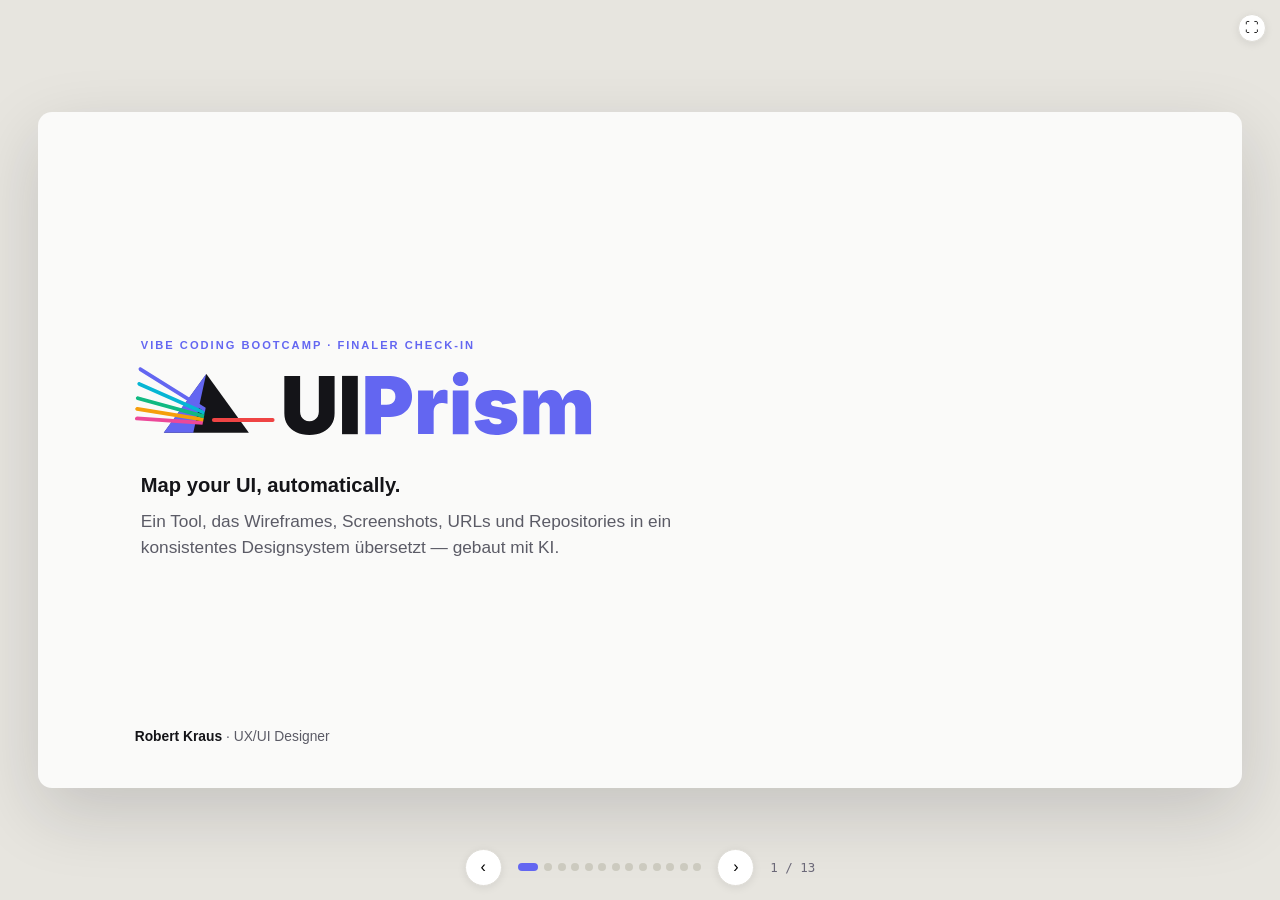
==== deck.html @ 6a0c0733 "Initial commit: UIPrism OnePager, Deck & Brand Guide OnePager (Claude Design redesign), Pitch Deck u" ====
<!DOCTYPE html>
<html lang="de">
<head>
<meta charset="UTF-8">
<meta name="viewport" content="width=device-width, initial-scale=1.0">
<title>UIPrism – Deck (Low-Fi)</title>
<link rel="icon" type="image/svg+xml" href="Brand/UIPrism-Logos/svg/UIPrism-Favicon.svg">
<style>
  :root{
    --bg:#FAFAF9; --ink:#141418; --sub:#5B5B66; --accent:#6366F1;
    --line:#ECEAE6; --darkbg:#0E0E11; --card:#F2F1ED;
  }
  *{box-sizing:border-box;margin:0;padding:0;}
  html,body{height:100%;background:#e7e5df;
    font-family:'Inter','Helvetica Neue',-apple-system,BlinkMacSystemFont,'Segoe UI',Arial,sans-serif;
    color:var(--ink);-webkit-font-smoothing:antialiased;}
  .viewport{width:100vw;height:100vh;display:flex;align-items:center;justify-content:center;overflow:hidden;}
  .slide{
    display:none;flex-direction:column;justify-content:center;
    width:min(94vw,167vh);aspect-ratio:16/9;background:var(--bg);
    border-radius:14px;box-shadow:0 24px 70px rgba(20,20,28,.16);
    padding:7% 8%;position:relative;
    font-size:clamp(12px,1.5vw,26px);
  }
  .slide.active{display:flex;}
  .slide.dark{background:var(--darkbg);color:#fff;}
  .slide.dark .sub{color:#B9B9C4;}
  .slide.dark .kicker{color:#A9A2FF;}
  .slide.dark .beleg{color:#77737f;}

  .kicker{font-size:0.58em;letter-spacing:2px;text-transform:uppercase;
    color:var(--accent);font-weight:700;margin-bottom:1.1em;}
  h1{font-size:2.05em;line-height:1.1;font-weight:800;letter-spacing:-0.02em;
    max-width:17em;margin-bottom:0.7em;}
  .sub{font-size:0.9em;line-height:1.5;color:var(--sub);max-width:31em;font-weight:400;}
  .beleg{font-size:0.66em;line-height:1.45;color:#9A968C;max-width:31em;margin-top:1em;font-style:italic;}
  .foot{position:absolute;left:8%;bottom:6.5%;font-size:0.72em;color:var(--sub);}
  .foot b{color:var(--ink);font-weight:700;}
  .slide.dark .foot b{color:#fff;}

  #s0 h1{font-size:3.4em;margin-bottom:0.5em;}

  .intro-row{display:flex;align-items:center;gap:1.4em;}
  .avatar{width:4.4em;height:4.4em;border-radius:50%;object-fit:cover;flex-shrink:0;}

  .visual{margin-top:1.4em;border:1.5px dashed #CFCcC4;border-radius:12px;
    background:var(--card);color:#9A968C;font-size:0.72em;
    padding:1.6em;display:flex;align-items:center;justify-content:center;
    text-align:center;min-height:5.5em;max-width:34em;}

  .flow{display:flex;align-items:center;gap:1em;margin-top:1.5em;flex-wrap:wrap;}
  .chip{background:#fff;border:1px solid var(--line);border-radius:10px;
    padding:0.7em 1.05em;font-size:0.72em;font-weight:700;box-shadow:0 3px 10px rgba(0,0,0,.04);}
  .chip.acc{background:var(--accent);color:#fff;border-color:var(--accent);}
  .arrow{color:#C7C4BC;font-size:1.1em;font-weight:700;}

  .result{margin-top:1.3em;display:flex;gap:2.2em;flex-wrap:wrap;}
  .result .yes{color:#16A34A;font-weight:700;font-size:0.9em;}
  .result .no{color:#DC2626;font-weight:700;font-size:0.9em;}

  .qs{margin-top:1.2em;max-width:32em;}
  .qs .q{font-size:0.86em;color:var(--sub);margin-bottom:0.55em;line-height:1.45;}
  .qs .q b{color:var(--ink);}
  .links{display:flex;gap:0.7em;flex-wrap:wrap;margin-top:1.6em;}
  .link{font-size:0.7em;font-weight:700;padding:0.55em 0.95em;border:1px solid var(--line);
    border-radius:999px;color:var(--sub);text-decoration:none;background:#fff;}
  .link.active{color:var(--accent);border-color:var(--accent);}

  .chrome{position:fixed;left:0;right:0;bottom:0;display:flex;align-items:center;
    justify-content:center;gap:1em;padding:0.9em 0;z-index:50;}
  .navbtn{background:#fff;border:1px solid #DedCd6;width:2.3em;height:2.3em;border-radius:50%;
    font-size:1em;cursor:pointer;display:flex;align-items:center;justify-content:center;
    box-shadow:0 2px 8px rgba(0,0,0,.08);}
  .navbtn:hover{background:#f0eee9;}
  .dots{display:flex;gap:0.35em;flex-wrap:wrap;max-width:44vw;justify-content:center;}
  .dot{width:0.5em;height:0.5em;border-radius:50%;background:#CccabF;cursor:pointer;}
  .dot.active{background:var(--accent);width:1.3em;border-radius:4px;}
  .counter{font-size:0.78em;color:#6b6878;min-width:3.4em;text-align:center;font-family:ui-monospace,monospace;}
  .fsbtn{position:fixed;top:1em;right:1em;background:#fff;border:1px solid #DedCd6;width:2.1em;height:2.1em;
    border-radius:50%;cursor:pointer;z-index:60;font-size:0.85em;box-shadow:0 2px 8px rgba(0,0,0,.08);}

  /* feines Branding auf dunklen Slides */
  .brandmark{position:absolute;top:6.5%;right:7%;height:1.9em;width:auto;opacity:.9;}
  /* echter App-Screenshot */
  .shot{margin-top:1.3em;max-width:34em;width:100%;border-radius:10px;
    border:1px solid var(--line);box-shadow:0 12px 34px rgba(20,20,28,.14);display:block;}
  .shot-cap{font-size:0.6em;color:#9A968C;margin-top:0.6em;font-style:italic;}
  /* Hero-Visual (Fragment-Labyrinth) */
  .hero-svg{margin-top:1.15em;max-width:35em;width:100%;}
  .hero-svg svg{width:100%;height:auto;display:block;}
  .hero-cap{font-size:0.6em;color:#9A968C;margin-top:0.55em;font-style:italic;}
  /* Zwei-Screenshot-Galerie */
  .shots{margin-top:1.15em;display:flex;gap:0.8em;max-width:36em;width:100%;}
  .shots figure{flex:1;margin:0;}
  .shots img{width:100%;height:auto;border-radius:8px;border:1px solid var(--line);
    box-shadow:0 10px 28px rgba(20,20,28,.13);display:block;}
  .shots figcaption{font-size:0.56em;color:#9A968C;margin-top:0.45em;font-style:italic;text-align:center;}
</style>
</head>
<body>
<div class="viewport">

  <!-- 0 TITLE -->
  <div class="slide active" data-menu="Titel">
    <div class="kicker">Vibe Coding Bootcamp · Finaler Check-In</div>
    <img src="Brand/UIPrism-Logos/svg/UIPrism-Logo-Primary.svg" alt="UIPrism" style="width:min(64%,460px);height:auto;display:block;margin:0.1em 0 0.5em -6px;">
    <div class="sub" style="font-size:1.05em;color:var(--ink);font-weight:600;">Map your UI, automatically.</div>
    <div class="sub" style="margin-top:0.5em;">Ein Tool, das Wireframes, Screenshots, URLs und Repositories in ein konsistentes Designsystem übersetzt — gebaut mit KI.</div>
    <div class="foot"><b>Robert Kraus</b> · UX/UI Designer</div>
  </div>

  <!-- 1 VORSTELLUNG -->
  <div class="slide" data-menu="Vorstellung">
    <div class="kicker">00 · Vorstellung</div>
    <div class="intro-row">
      <img class="avatar" src="robbie-portrait.jpg" alt="Robert Kraus">
      <div>
        <h1 style="margin-bottom:0.35em;">Designer. Kein Coder.</h1>
        <div class="sub">Senior UX/UI Designer &amp; UX Design Consultant. SaaS, Cloud-Services, Automotive, Medical Devices, Web. Kann Code oberflächlich lesen, aber nicht schreiben.</div>
      </div>
    </div>
  </div>

  <!-- 2 AUSGANGSLAGE: PROMPT + POST-ITS -->
  <div class="slide" data-menu="Ausgangslage · Prompt & Post-its">
    <div class="kicker">01 · Ausgangslage</div>
    <h1>Software aus dem Prompt — zusammengehalten von Post-its.</h1>
    <div class="sub">KI-generierte Dashboard-Entwürfe, mit Post-its erklärt und ohne Designsystem gebaut — jede Seite sah anders aus.</div>
  </div>

  <!-- 3 WILDWUCHS -->
  <div class="slide" data-menu="Ausgangslage · Wildwuchs">
    <div class="kicker">01 · Ausgangslage</div>
    <h1>Aus Tempo wird ein Fragment-Labyrinth.</h1>
    <div class="sub">Man startet mit einer kleinen Vision — und Feature um Feature bleibt haften, bis ein Gebäude entsteht, in dem sich niemand mehr zurechtfindet. Kein System, keine Konsistenz.</div>
    <div class="hero-svg">
      <svg viewBox="0 0 720 214" xmlns="http://www.w3.org/2000/svg" role="img" aria-label="Fragment-Labyrinth: mismatched UI-Fragmente türmen sich zu einem unübersichtlichen Klumpen.">
        <!-- Labyrinth-Silhouette (Gebäude) hinter dem Klumpen -->
        <g fill="none" stroke="#EAE8E2" stroke-width="2">
          <rect x="356" y="34" width="300" height="150" rx="10"/>
          <rect x="382" y="58" width="248" height="102" rx="8"/>
          <rect x="408" y="82" width="196" height="54" rx="6"/>
          <path d="M356 109 H408 M604 109 H656 M506 34 V58 M506 136 V184"/>
        </g>
        <!-- „Vision"-Pfad, der sich im Klumpen verliert -->
        <path d="M150 118 C214 118 226 156 300 156 C340 156 360 140 388 132"
              fill="none" stroke="#CFCCC4" stroke-width="2" stroke-dasharray="5 6" stroke-linecap="round"/>

        <!-- Tile-Helfer: Rechteck + Header-Bar + 2 Zeilen -->
        <!-- A · die kleine, saubere Vision (aufrecht, links) -->
        <g transform="translate(24,60)">
          <rect width="120" height="94" rx="9" fill="#FFFFFF" stroke="#E0DED7" stroke-width="1.5"/>
          <rect x="12" y="13" width="70" height="9" rx="4" fill="#6366F1"/>
          <rect x="12" y="34" width="96" height="6" rx="3" fill="#E8E6DF"/>
          <rect x="12" y="48" width="80" height="6" rx="3" fill="#E8E6DF"/>
          <rect x="12" y="62" width="88" height="6" rx="3" fill="#E8E6DF"/>
        </g>
        <!-- B -->
        <g transform="translate(252,38) rotate(-9)">
          <rect width="122" height="92" rx="9" fill="#FFFFFF" stroke="#E0DED7" stroke-width="1.5"/>
          <rect x="12" y="13" width="66" height="9" rx="4" fill="#06B6D4"/>
          <rect x="12" y="34" width="94" height="6" rx="3" fill="#E8E6DF"/>
          <rect x="12" y="48" width="72" height="6" rx="3" fill="#E8E6DF"/>
        </g>
        <!-- C -->
        <g transform="translate(320,104) rotate(12)">
          <rect width="106" height="80" rx="9" fill="#F4F3EF" stroke="#E0DED7" stroke-width="1.5"/>
          <rect x="11" y="12" width="58" height="9" rx="4" fill="#F59E0B"/>
          <rect x="11" y="32" width="82" height="6" rx="3" fill="#E8E6DF"/>
          <rect x="11" y="45" width="64" height="6" rx="3" fill="#E8E6DF"/>
        </g>
        <!-- D -->
        <g transform="translate(408,30) rotate(6)">
          <rect width="128" height="98" rx="9" fill="#FFFFFF" stroke="#E0DED7" stroke-width="1.5"/>
          <rect x="13" y="14" width="74" height="9" rx="4" fill="#E3E1DA"/>
          <rect x="13" y="36" width="100" height="6" rx="3" fill="#E8E6DF"/>
          <rect x="13" y="50" width="84" height="6" rx="3" fill="#E8E6DF"/>
          <rect x="13" y="64" width="92" height="6" rx="3" fill="#E8E6DF"/>
        </g>
        <!-- E -->
        <g transform="translate(474,86) rotate(-15)">
          <rect width="104" height="82" rx="9" fill="#FFFFFF" stroke="#E0DED7" stroke-width="1.5"/>
          <rect x="11" y="12" width="56" height="9" rx="4" fill="#10B981"/>
          <rect x="11" y="33" width="80" height="6" rx="3" fill="#E8E6DF"/>
          <rect x="11" y="47" width="60" height="6" rx="3" fill="#E8E6DF"/>
        </g>
        <!-- F -->
        <g transform="translate(548,44) rotate(17)">
          <rect width="116" height="90" rx="9" fill="#F4F3EF" stroke="#E0DED7" stroke-width="1.5"/>
          <rect x="12" y="13" width="62" height="9" rx="4" fill="#EC4899"/>
          <rect x="12" y="34" width="90" height="6" rx="3" fill="#E8E6DF"/>
          <rect x="12" y="48" width="70" height="6" rx="3" fill="#E8E6DF"/>
        </g>
        <!-- G · kleines Fragment, das oben aufliegt -->
        <g transform="translate(360,132) rotate(-7)">
          <rect width="84" height="60" rx="8" fill="#FFFFFF" stroke="#E0DED7" stroke-width="1.5"/>
          <rect x="10" y="11" width="46" height="8" rx="4" fill="#6366F1"/>
          <rect x="10" y="29" width="62" height="5" rx="2.5" fill="#E8E6DF"/>
        </g>
      </svg>
    </div>
    <div class="hero-cap">Aus einer kleinen Vision (links) wird ein Klumpen mismatched Fragmente — kein System, keine Konsistenz.</div>
  </div>

  <!-- 4 AUSLÖSER (dark) -->
  <div class="slide dark" data-menu="Der Auslöser">
    <img class="brandmark" src="Brand/UIPrism-Logos/svg/UIPrism-Mark-White.svg" alt="UIPrism">
    <div class="kicker">02 · Der Auslöser</div>
    <h1>„In 3 Monaten macht das die KI."</h1>
    <div class="sub">Die Ansage der Geschäftsführung: 50 Entwicklerstellen, Designer und Coder bald überflüssig — Features promptet man selbst. Datenschutz und Sicherheit? Für die GF ein Randthema.</div>
  </div>

  <!-- 5 REAKTION -->
  <div class="slide" data-menu="Die Reaktion">
    <div class="kicker">03 · Die Reaktion</div>
    <h1>Aufräumen bei laufendem Betrieb.</h1>
    <div class="sub">Zwei Aufgaben zugleich: fünf Jahre Wildwuchs bändigen und den KI-Input auf ein konsistentes Designsystem bringen. Daraus wurde UIPrism.</div>
  </div>

  <!-- 6 IDEE -->
  <div class="slide" data-menu="Die Idee">
    <div class="kicker">04 · Die Idee</div>
    <h1>Wireframe rein — konsistentes Design raus.</h1>
    <div class="sub">Liest Screenshots, Wireframes und Repositories, nutzt das Repo als Single Source of Truth und synct nach Figma.</div>
    <div class="flow">
      <span class="chip">Screenshot · Wireframe · Repo</span>
      <span class="arrow">→</span>
      <span class="chip acc">UIPrism</span>
      <span class="arrow">→</span>
      <span class="chip">Figma-Designsystem</span>
    </div>
    <div class="shots">
      <figure>
        <img src="Screenshots/uiprism-app-dashboard-crop.jpg" alt="UIPrism – Dashboard-Ansicht des Live-Prototyps">
        <figcaption>Dashboard: Quellen einlesen &amp; verwalten</figcaption>
      </figure>
      <figure>
        <img src="Screenshots/uiprism-app-tokens-crop.jpg" alt="UIPrism – automatisch extrahierte Design-Tokens (Farben, Typografie)">
        <figcaption>Tokens: Farbe, Typo &amp; Spacing automatisch extrahiert</figcaption>
      </figure>
    </div>
    <div class="shot-cap" style="margin-top:0.6em;">Live-Prototyp: von der eingelesenen Quelle zum konsistenten Token-Set.</div>
  </div>

  <!-- 7 HYPOTHESE -->
  <div class="slide" data-menu="Hypothese & Ergebnis">
    <div class="kicker">05 · Hypothese & Ergebnis</div>
    <h1>Die Wette: ohne eine Zeile Code baubar.</h1>
    <div class="result">
      <div><span class="yes">Als Prototyp — ja.</span></div>
      <div><span class="no">Als wartbares Produkt — nein.</span></div>
    </div>
    <div class="sub" style="margin-top:1.2em;">Mein Denkwandel: Es lag nicht an der Idee, sondern an der Übergabe an mich. Mit KI entsteht schnell Beeindruckendes — aber ohne Code-Verständnis bleibt es fremdgesteuert.</div>
  </div>

  <!-- 8 JOURNEY 1/2 -->
  <div class="slide" data-menu="Journey · Was ich weggelassen habe">
    <div class="kicker">06 · Die Journey (1/2)</div>
    <h1>Kein Terminal. Alles über die KI.</h1>
    <div class="sub">Bewusst weggelassen, was mich überfordert — Terminal und klassische Dev-Tools. Stattdessen alles über Claude &amp; Claude Code, per MCP an Miro, GitHub und Figma angebunden. Automatisiert, was ging.</div>
  </div>

  <!-- 9 JOURNEY 2/2 -->
  <div class="slide" data-menu="Journey · Der Preis">
    <div class="kicker">06 · Die Journey (2/2)</div>
    <h1>Alles automatisiert — der Preis ist Blindflug.</h1>
    <div class="sub">Der Entwicklungsprozess liegt komplett bei der KI, ich greife kaum ein. Schnelle Ergebnisse, aber intransparent: unzählige Iterationen, unklare Fehler — und mein eigener Lernfaktor bleibt gering. Genau daher meine Unruhe.</div>
  </div>

  <!-- 9 THESE (dark) -->
  <div class="slide dark" data-menu="★ These: Bauen mit KI">
    <img class="brandmark" src="Brand/UIPrism-Logos/svg/UIPrism-Mark-White.svg" alt="UIPrism">
    <div class="kicker">07 · Bauen mit KI · ★ Herzstück</div>
    <h1>Chat ist das falsche Interface für Designer.</h1>
    <div class="sub">Design-Denken ist visuell und geht in die Breite — Wireframes, Pläne, zunehmende Detailtiefe. Ein Textchat erzwingt eine lineare Abfolge. Genau da liegt der Bruch.</div>
    <div class="beleg">Damit nicht allein: Amelia Wattenberger (GitHub Next) &amp; Nielsen Norman Group argumentieren dasselbe. Es geht um Interface-Passung — nicht darum, dass KI für Designer „unmöglich" wäre.</div>
  </div>

  <!-- 10 VISION -->
  <div class="slide" data-menu="Vision & Next Steps">
    <div class="kicker">08 · Vision & Next Steps</div>
    <h1>Die Idee trägt. Die Umsetzung braucht Code-Tiefe.</h1>
    <div class="sub">Nächster Schritt evtl. Übergabe an Entwickler-Hand; Weg: klein testen → Open Source → bottom-up → Enterprise.</div>
  </div>

  <!-- 11 Q&A -->
  <div class="slide" data-menu="Q&A">
    <div class="kicker">Q&A</div>
    <h1>Fragen?</h1>
    <div class="qs">
      <div class="q"><b>1.</b> Wie erlebt ihr das Gefühl, dass die KI schneller baut, als ihr folgen könnt?</div>
      <div class="q"><b>2.</b> Würdet ihr ein KI-Projekt je an jemanden mit Code-Skills abgeben — oder nie aus der Hand?</div>
    </div>
    <div class="links">
      <a class="link" data-link="live" href="#" target="_blank">Live</a>
      <a class="link" data-link="repo" href="#" target="_blank">Repo</a>
      <a class="link" data-link="onepager" href="#" target="_blank">One-Pager</a>
      <a class="link" data-link="linkedin" href="#" target="_blank">LinkedIn</a>
    </div>
    <div class="foot">Danke fürs Zuhören.</div>
  </div>

</div>

<button class="fsbtn" id="fsBtn" title="Vollbild">⛶</button>
<div class="chrome">
  <button class="navbtn" id="prevBtn">‹</button>
  <div class="dots" id="dots"></div>
  <button class="navbtn" id="nextBtn">›</button>
  <span class="counter" id="counter"></span>
</div>

<script>
  const LINKS = {
    live: "https://designbridge-production.up.railway.app/",
    repo: "https://github.com/robbiekraus/designbridge",
    onepager: "https://uiprism.netlify.app",
    linkedin: "https://www.linkedin.com/in/robert-kraus-uxuidesign/"
  };
  const slides = Array.from(document.querySelectorAll('.slide'));
  let idx = 0;
  function applyLinks(){
    document.querySelectorAll('[data-link]').forEach(el=>{
      const url = LINKS[el.getAttribute('data-link')];
      if(url){ el.href=url; el.classList.add('active'); }
      else { el.removeAttribute('href'); el.style.opacity=.45; }
    });
  }
  function build(){
    const d=document.getElementById('dots');
    slides.forEach((s,i)=>{
      const dot=document.createElement('div');dot.className='dot';
      dot.addEventListener('click',()=>show(i));d.appendChild(dot);
    });
  }
  function show(i){
    idx=Math.max(0,Math.min(slides.length-1,i));
    slides.forEach((s,j)=>s.classList.toggle('active',j===idx));
    document.querySelectorAll('.dot').forEach((d,j)=>d.classList.toggle('active',j===idx));
    document.getElementById('counter').textContent=(idx+1)+' / '+slides.length;
  }
  document.getElementById('prevBtn').addEventListener('click',()=>show(idx-1));
  document.getElementById('nextBtn').addEventListener('click',()=>show(idx+1));
  document.getElementById('fsBtn').addEventListener('click',()=>{
    if(!document.fullscreenElement) document.documentElement.requestFullscreen();
    else document.exitFullscreen();
  });
  document.addEventListener('keydown',e=>{
    if(['ArrowRight',' ','PageDown'].includes(e.key)) show(idx+1);
    else if(['ArrowLeft','PageUp'].includes(e.key)) show(idx-1);
  });
  build();applyLinks();show(0);
</script>
</body>
</html>
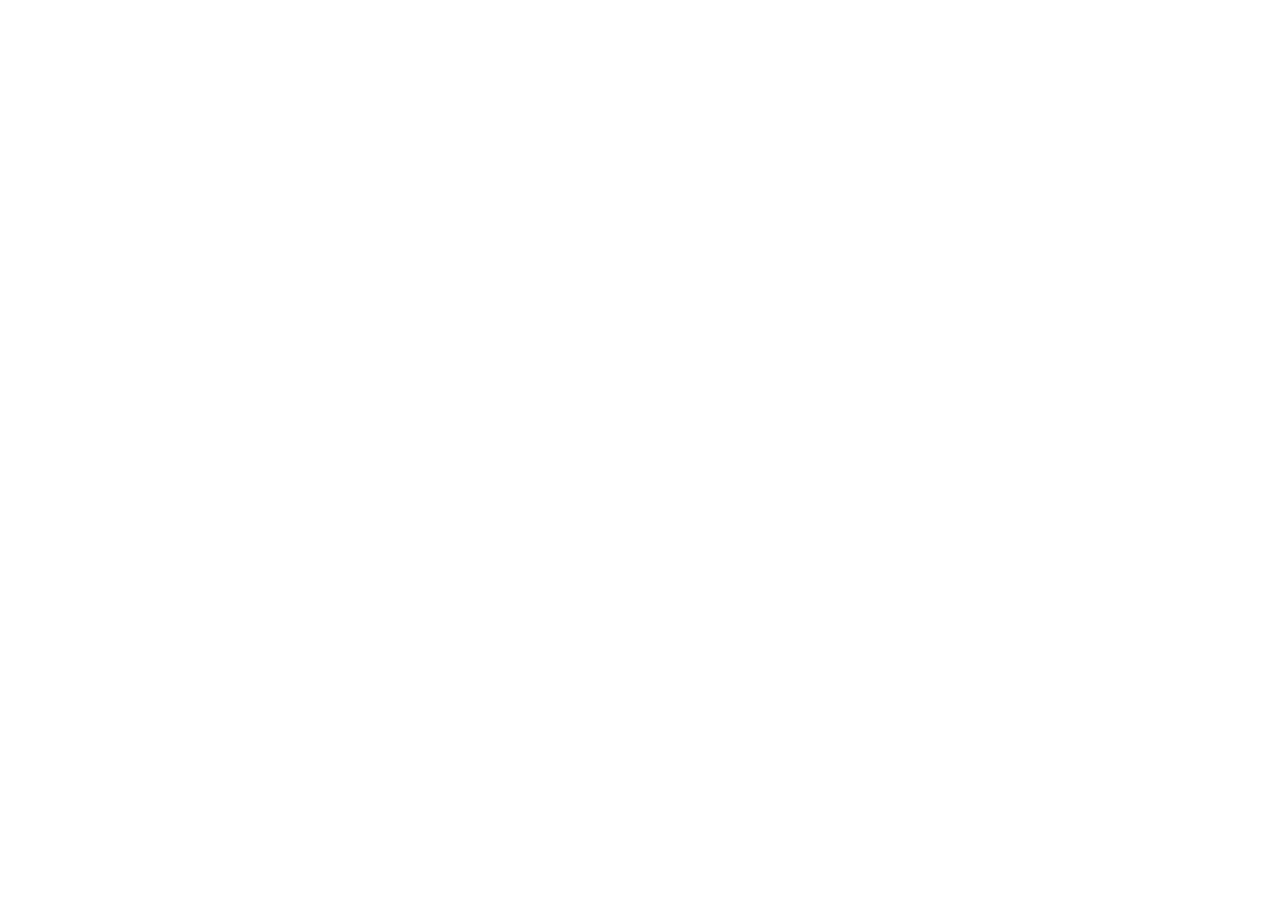
==== commit e03cff27: "Replace pitch deck with "Bauen im Blindflug" Imports the finished 10-slide deck from the Claude Desi" ====
--- a/deck.html
+++ b/deck.html
@@ -1,355 +1,354 @@
 <!DOCTYPE html>
-<html lang="de">
+<html>
 <head>
-<meta charset="UTF-8">
-<meta name="viewport" content="width=device-width, initial-scale=1.0">
-<title>UIPrism – Deck (Low-Fi)</title>
-<link rel="icon" type="image/svg+xml" href="Brand/UIPrism-Logos/svg/UIPrism-Favicon.svg">
-<style>
-  :root{
-    --bg:#FAFAF9; --ink:#141418; --sub:#5B5B66; --accent:#6366F1;
-    --line:#ECEAE6; --darkbg:#0E0E11; --card:#F2F1ED;
-  }
-  *{box-sizing:border-box;margin:0;padding:0;}
-  html,body{height:100%;background:#e7e5df;
-    font-family:'Inter','Helvetica Neue',-apple-system,BlinkMacSystemFont,'Segoe UI',Arial,sans-serif;
-    color:var(--ink);-webkit-font-smoothing:antialiased;}
-  .viewport{width:100vw;height:100vh;display:flex;align-items:center;justify-content:center;overflow:hidden;}
-  .slide{
-    display:none;flex-direction:column;justify-content:center;
-    width:min(94vw,167vh);aspect-ratio:16/9;background:var(--bg);
-    border-radius:14px;box-shadow:0 24px 70px rgba(20,20,28,.16);
-    padding:7% 8%;position:relative;
-    font-size:clamp(12px,1.5vw,26px);
-  }
-  .slide.active{display:flex;}
-  .slide.dark{background:var(--darkbg);color:#fff;}
-  .slide.dark .sub{color:#B9B9C4;}
-  .slide.dark .kicker{color:#A9A2FF;}
-  .slide.dark .beleg{color:#77737f;}
-
-  .kicker{font-size:0.58em;letter-spacing:2px;text-transform:uppercase;
-    color:var(--accent);font-weight:700;margin-bottom:1.1em;}
-  h1{font-size:2.05em;line-height:1.1;font-weight:800;letter-spacing:-0.02em;
-    max-width:17em;margin-bottom:0.7em;}
-  .sub{font-size:0.9em;line-height:1.5;color:var(--sub);max-width:31em;font-weight:400;}
-  .beleg{font-size:0.66em;line-height:1.45;color:#9A968C;max-width:31em;margin-top:1em;font-style:italic;}
-  .foot{position:absolute;left:8%;bottom:6.5%;font-size:0.72em;color:var(--sub);}
-  .foot b{color:var(--ink);font-weight:700;}
-  .slide.dark .foot b{color:#fff;}
-
-  #s0 h1{font-size:3.4em;margin-bottom:0.5em;}
-
-  .intro-row{display:flex;align-items:center;gap:1.4em;}
-  .avatar{width:4.4em;height:4.4em;border-radius:50%;object-fit:cover;flex-shrink:0;}
-
-  .visual{margin-top:1.4em;border:1.5px dashed #CFCcC4;border-radius:12px;
-    background:var(--card);color:#9A968C;font-size:0.72em;
-    padding:1.6em;display:flex;align-items:center;justify-content:center;
-    text-align:center;min-height:5.5em;max-width:34em;}
-
-  .flow{display:flex;align-items:center;gap:1em;margin-top:1.5em;flex-wrap:wrap;}
-  .chip{background:#fff;border:1px solid var(--line);border-radius:10px;
-    padding:0.7em 1.05em;font-size:0.72em;font-weight:700;box-shadow:0 3px 10px rgba(0,0,0,.04);}
-  .chip.acc{background:var(--accent);color:#fff;border-color:var(--accent);}
-  .arrow{color:#C7C4BC;font-size:1.1em;font-weight:700;}
-
-  .result{margin-top:1.3em;display:flex;gap:2.2em;flex-wrap:wrap;}
-  .result .yes{color:#16A34A;font-weight:700;font-size:0.9em;}
-  .result .no{color:#DC2626;font-weight:700;font-size:0.9em;}
-
-  .qs{margin-top:1.2em;max-width:32em;}
-  .qs .q{font-size:0.86em;color:var(--sub);margin-bottom:0.55em;line-height:1.45;}
-  .qs .q b{color:var(--ink);}
-  .links{display:flex;gap:0.7em;flex-wrap:wrap;margin-top:1.6em;}
-  .link{font-size:0.7em;font-weight:700;padding:0.55em 0.95em;border:1px solid var(--line);
-    border-radius:999px;color:var(--sub);text-decoration:none;background:#fff;}
-  .link.active{color:var(--accent);border-color:var(--accent);}
-
-  .chrome{position:fixed;left:0;right:0;bottom:0;display:flex;align-items:center;
-    justify-content:center;gap:1em;padding:0.9em 0;z-index:50;}
-  .navbtn{background:#fff;border:1px solid #DedCd6;width:2.3em;height:2.3em;border-radius:50%;
-    font-size:1em;cursor:pointer;display:flex;align-items:center;justify-content:center;
-    box-shadow:0 2px 8px rgba(0,0,0,.08);}
-  .navbtn:hover{background:#f0eee9;}
-  .dots{display:flex;gap:0.35em;flex-wrap:wrap;max-width:44vw;justify-content:center;}
-  .dot{width:0.5em;height:0.5em;border-radius:50%;background:#CccabF;cursor:pointer;}
-  .dot.active{background:var(--accent);width:1.3em;border-radius:4px;}
-  .counter{font-size:0.78em;color:#6b6878;min-width:3.4em;text-align:center;font-family:ui-monospace,monospace;}
-  .fsbtn{position:fixed;top:1em;right:1em;background:#fff;border:1px solid #DedCd6;width:2.1em;height:2.1em;
-    border-radius:50%;cursor:pointer;z-index:60;font-size:0.85em;box-shadow:0 2px 8px rgba(0,0,0,.08);}
-
-  /* feines Branding auf dunklen Slides */
-  .brandmark{position:absolute;top:6.5%;right:7%;height:1.9em;width:auto;opacity:.9;}
-  /* echter App-Screenshot */
-  .shot{margin-top:1.3em;max-width:34em;width:100%;border-radius:10px;
-    border:1px solid var(--line);box-shadow:0 12px 34px rgba(20,20,28,.14);display:block;}
-  .shot-cap{font-size:0.6em;color:#9A968C;margin-top:0.6em;font-style:italic;}
-  /* Hero-Visual (Fragment-Labyrinth) */
-  .hero-svg{margin-top:1.15em;max-width:35em;width:100%;}
-  .hero-svg svg{width:100%;height:auto;display:block;}
-  .hero-cap{font-size:0.6em;color:#9A968C;margin-top:0.55em;font-style:italic;}
-  /* Zwei-Screenshot-Galerie */
-  .shots{margin-top:1.15em;display:flex;gap:0.8em;max-width:36em;width:100%;}
-  .shots figure{flex:1;margin:0;}
-  .shots img{width:100%;height:auto;border-radius:8px;border:1px solid var(--line);
-    box-shadow:0 10px 28px rgba(20,20,28,.13);display:block;}
-  .shots figcaption{font-size:0.56em;color:#9A968C;margin-top:0.45em;font-style:italic;text-align:center;}
-</style>
+<meta charset="utf-8">
+<meta name="viewport" content="width=device-width, initial-scale=1">
+<script src="./support.js"></script>
 </head>
 <body>
-<div class="viewport">
-
-  <!-- 0 TITLE -->
-  <div class="slide active" data-menu="Titel">
-    <div class="kicker">Vibe Coding Bootcamp · Finaler Check-In</div>
-    <img src="Brand/UIPrism-Logos/svg/UIPrism-Logo-Primary.svg" alt="UIPrism" style="width:min(64%,460px);height:auto;display:block;margin:0.1em 0 0.5em -6px;">
-    <div class="sub" style="font-size:1.05em;color:var(--ink);font-weight:600;">Map your UI, automatically.</div>
-    <div class="sub" style="margin-top:0.5em;">Ein Tool, das Wireframes, Screenshots, URLs und Repositories in ein konsistentes Designsystem übersetzt — gebaut mit KI.</div>
-    <div class="foot"><b>Robert Kraus</b> · UX/UI Designer</div>
-  </div>
-
-  <!-- 1 VORSTELLUNG -->
-  <div class="slide" data-menu="Vorstellung">
-    <div class="kicker">00 · Vorstellung</div>
-    <div class="intro-row">
-      <img class="avatar" src="robbie-portrait.jpg" alt="Robert Kraus">
-      <div>
-        <h1 style="margin-bottom:0.35em;">Designer. Kein Coder.</h1>
-        <div class="sub">Senior UX/UI Designer &amp; UX Design Consultant. SaaS, Cloud-Services, Automotive, Medical Devices, Web. Kann Code oberflächlich lesen, aber nicht schreiben.</div>
-      </div>
-    </div>
-  </div>
-
-  <!-- 2 AUSGANGSLAGE: PROMPT + POST-ITS -->
-  <div class="slide" data-menu="Ausgangslage · Prompt & Post-its">
-    <div class="kicker">01 · Ausgangslage</div>
-    <h1>Software aus dem Prompt — zusammengehalten von Post-its.</h1>
-    <div class="sub">KI-generierte Dashboard-Entwürfe, mit Post-its erklärt und ohne Designsystem gebaut — jede Seite sah anders aus.</div>
-  </div>
-
-  <!-- 3 WILDWUCHS -->
-  <div class="slide" data-menu="Ausgangslage · Wildwuchs">
-    <div class="kicker">01 · Ausgangslage</div>
-    <h1>Aus Tempo wird ein Fragment-Labyrinth.</h1>
-    <div class="sub">Man startet mit einer kleinen Vision — und Feature um Feature bleibt haften, bis ein Gebäude entsteht, in dem sich niemand mehr zurechtfindet. Kein System, keine Konsistenz.</div>
-    <div class="hero-svg">
-      <svg viewBox="0 0 720 214" xmlns="http://www.w3.org/2000/svg" role="img" aria-label="Fragment-Labyrinth: mismatched UI-Fragmente türmen sich zu einem unübersichtlichen Klumpen.">
-        <!-- Labyrinth-Silhouette (Gebäude) hinter dem Klumpen -->
-        <g fill="none" stroke="#EAE8E2" stroke-width="2">
-          <rect x="356" y="34" width="300" height="150" rx="10"/>
-          <rect x="382" y="58" width="248" height="102" rx="8"/>
-          <rect x="408" y="82" width="196" height="54" rx="6"/>
-          <path d="M356 109 H408 M604 109 H656 M506 34 V58 M506 136 V184"/>
-        </g>
-        <!-- „Vision"-Pfad, der sich im Klumpen verliert -->
-        <path d="M150 118 C214 118 226 156 300 156 C340 156 360 140 388 132"
-              fill="none" stroke="#CFCCC4" stroke-width="2" stroke-dasharray="5 6" stroke-linecap="round"/>
-
-        <!-- Tile-Helfer: Rechteck + Header-Bar + 2 Zeilen -->
-        <!-- A · die kleine, saubere Vision (aufrecht, links) -->
-        <g transform="translate(24,60)">
-          <rect width="120" height="94" rx="9" fill="#FFFFFF" stroke="#E0DED7" stroke-width="1.5"/>
-          <rect x="12" y="13" width="70" height="9" rx="4" fill="#6366F1"/>
-          <rect x="12" y="34" width="96" height="6" rx="3" fill="#E8E6DF"/>
-          <rect x="12" y="48" width="80" height="6" rx="3" fill="#E8E6DF"/>
-          <rect x="12" y="62" width="88" height="6" rx="3" fill="#E8E6DF"/>
-        </g>
-        <!-- B -->
-        <g transform="translate(252,38) rotate(-9)">
-          <rect width="122" height="92" rx="9" fill="#FFFFFF" stroke="#E0DED7" stroke-width="1.5"/>
-          <rect x="12" y="13" width="66" height="9" rx="4" fill="#06B6D4"/>
-          <rect x="12" y="34" width="94" height="6" rx="3" fill="#E8E6DF"/>
-          <rect x="12" y="48" width="72" height="6" rx="3" fill="#E8E6DF"/>
-        </g>
-        <!-- C -->
-        <g transform="translate(320,104) rotate(12)">
-          <rect width="106" height="80" rx="9" fill="#F4F3EF" stroke="#E0DED7" stroke-width="1.5"/>
-          <rect x="11" y="12" width="58" height="9" rx="4" fill="#F59E0B"/>
-          <rect x="11" y="32" width="82" height="6" rx="3" fill="#E8E6DF"/>
-          <rect x="11" y="45" width="64" height="6" rx="3" fill="#E8E6DF"/>
-        </g>
-        <!-- D -->
-        <g transform="translate(408,30) rotate(6)">
-          <rect width="128" height="98" rx="9" fill="#FFFFFF" stroke="#E0DED7" stroke-width="1.5"/>
-          <rect x="13" y="14" width="74" height="9" rx="4" fill="#E3E1DA"/>
-          <rect x="13" y="36" width="100" height="6" rx="3" fill="#E8E6DF"/>
-          <rect x="13" y="50" width="84" height="6" rx="3" fill="#E8E6DF"/>
-          <rect x="13" y="64" width="92" height="6" rx="3" fill="#E8E6DF"/>
-        </g>
-        <!-- E -->
-        <g transform="translate(474,86) rotate(-15)">
-          <rect width="104" height="82" rx="9" fill="#FFFFFF" stroke="#E0DED7" stroke-width="1.5"/>
-          <rect x="11" y="12" width="56" height="9" rx="4" fill="#10B981"/>
-          <rect x="11" y="33" width="80" height="6" rx="3" fill="#E8E6DF"/>
-          <rect x="11" y="47" width="60" height="6" rx="3" fill="#E8E6DF"/>
-        </g>
-        <!-- F -->
-        <g transform="translate(548,44) rotate(17)">
-          <rect width="116" height="90" rx="9" fill="#F4F3EF" stroke="#E0DED7" stroke-width="1.5"/>
-          <rect x="12" y="13" width="62" height="9" rx="4" fill="#EC4899"/>
-          <rect x="12" y="34" width="90" height="6" rx="3" fill="#E8E6DF"/>
-          <rect x="12" y="48" width="70" height="6" rx="3" fill="#E8E6DF"/>
-        </g>
-        <!-- G · kleines Fragment, das oben aufliegt -->
-        <g transform="translate(360,132) rotate(-7)">
-          <rect width="84" height="60" rx="8" fill="#FFFFFF" stroke="#E0DED7" stroke-width="1.5"/>
-          <rect x="10" y="11" width="46" height="8" rx="4" fill="#6366F1"/>
-          <rect x="10" y="29" width="62" height="5" rx="2.5" fill="#E8E6DF"/>
-        </g>
+<x-dc>
+<helmet>
+<meta name="theme-color" content="#6366F1">
+<link rel="preconnect" href="https://fonts.googleapis.com">
+<link rel="preconnect" href="https://fonts.gstatic.com" crossorigin="">
+<link href="https://fonts.googleapis.com/css2?family=Inter:wght@400;600;700;800&amp;display=swap" rel="stylesheet">
+<script src="./image-slot.js"></script>
+<style>
+  body{margin:0;font-family:'Inter','Helvetica Neue',-apple-system,BlinkMacSystemFont,'Segoe UI',Arial,sans-serif;-webkit-font-smoothing:antialiased;font-feature-settings:"ss01","cv05"}
+  a{color:#4A3AD1;text-decoration:none}
+  a:hover{color:#6366F1}
+  @keyframes deckRise{from{opacity:0;transform:translateY(32px)}to{opacity:1;transform:none}}
+  @keyframes deckPunch{0%{opacity:0;transform:translateY(40px) scale(.9)}60%{opacity:1;transform:translateY(-5px) scale(1.03)}100%{opacity:1;transform:none}}
+  @keyframes deckDraw{from{stroke-dashoffset:var(--len,600)}to{stroke-dashoffset:0}}
+  @keyframes deckPop{0%{opacity:0;transform:scale(0)}70%{opacity:1;transform:scale(1.35)}100%{opacity:1;transform:scale(1)}}
+  @keyframes deckStrike{from{width:0}to{width:calc(100% + .08em)}}
+  deck-stage section[data-deck-active] h1,
+  deck-stage section[data-deck-active] h2{animation:deckRise .6s cubic-bezier(.2,.7,.3,1) both}
+  deck-stage section[data-deck-active] p{animation:deckRise .6s .18s cubic-bezier(.2,.7,.3,1) both}
+  deck-stage section[data-deck-active] svg,
+  deck-stage section[data-deck-active] img{animation:deckRise .6s .32s cubic-bezier(.2,.7,.3,1) both}
+  deck-stage section[data-deck-active] [data-punch]{animation:deckPunch .7s .1s cubic-bezier(.2,.7,.3,1) both}
+  deck-stage section[data-deck-active] [data-anim="stagger"]>*{animation:deckRise .55s cubic-bezier(.2,.7,.3,1) both}
+  deck-stage section[data-deck-active] [data-anim="stagger"]>*:nth-child(1){animation-delay:.3s}
+  deck-stage section[data-deck-active] [data-anim="stagger"]>*:nth-child(2){animation-delay:.5s}
+  deck-stage section[data-deck-active] [data-anim="stagger"]>*:nth-child(3){animation-delay:.7s}
+  deck-stage section[data-deck-active] [data-anim="stagger"]>*:nth-child(4){animation-delay:.9s}
+  deck-stage section[data-deck-active] [data-anim="stagger"]>*:nth-child(5){animation-delay:1.1s}
+  deck-stage section[data-deck-active] [data-anim="stagger"]>*:nth-child(6){animation-delay:1.3s}
+  deck-stage section[data-deck-active] [data-anim="stagger"]>*:nth-child(7){animation-delay:1.5s}
+  deck-stage section[data-deck-active] [data-draw]{stroke-dasharray:var(--len,600);animation:deckDraw 1.1s .45s ease both}
+  [data-pop]{transform-box:fill-box;transform-origin:center}
+  deck-stage section[data-deck-active] [data-pop]{animation:deckPop .45s both}
+  deck-stage section[data-deck-active] [data-pop]:nth-of-type(1){animation-delay:.65s}
+  deck-stage section[data-deck-active] [data-pop]:nth-of-type(2){animation-delay:.8s}
+  deck-stage section[data-deck-active] [data-pop]:nth-of-type(3){animation-delay:.95s}
+  deck-stage section[data-deck-active] [data-pop]:nth-of-type(4){animation-delay:1.1s}
+  deck-stage section[data-deck-active] [data-pop]:nth-of-type(5){animation-delay:1.25s}
+  [data-strike]{position:relative;display:inline-block;color:#9A9A93}
+  [data-strike]::after{content:"";position:absolute;left:-.04em;top:52%;height:.055em;background:#6366F1;border-radius:2px;width:calc(100% + .08em)}
+  deck-stage section[data-deck-active] [data-strike]::after{animation:deckStrike .8s 1.1s cubic-bezier(.2,.7,.3,1) both}
+  @media print{deck-stage section *{animation:none!important}deck-stage section [data-strike]::after{width:calc(100% + .08em)!important}}
+</style>
+</helmet>
+<x-import component-from-global-scope="deck-stage" from="./deck-stage.js" width="1920" height="1080" hint-size="100%,100%" data-uneditable="">
+
+<section data-label="Titel" data-speaker-notes="0:45 — Leserichtung ist die Kausalkette: links die Behauptung, rechts meine Antwort darauf. Zuerst Zitat vorlesen, Pause. Dann: „Diese Ansage war der Auslöser — ich wollte wissen, ob sie stimmt.“ Erst danach Name, Rolle, ein Satz Branchen." style="display:grid;grid-template-columns:1fr 1fr">
+  <div style="background:#6366F1;color:#FFFFFF;padding:70px 86px 54px;display:flex;flex-direction:column;justify-content:space-between">
+    <span style="font-size:13px;font-weight:600;letter-spacing:.16em;text-transform:uppercase;color:#CBCDFC">Der Auslöser</span>
+    <div style="flex:1 1 auto;min-height:0;display:flex;flex-direction:column;justify-content:flex-start;padding-top:150px;gap:24px">
+      <p data-punch="" style="font-weight:800;letter-spacing:-0.032em;line-height:1.04;font-size:58px;margin:0">„In 3 Monaten<br>macht das die KI.“</p>
+      <p style="font-size:23px;line-height:1.5;color:#DDDEFE;max-width:34em">Die Ansage: Features promptet man künftig selbst.<br>Designer und Entwickler seien bald überflüssig.</p>
+    </div>
+    <div style="flex:none;display:flex;justify-content:space-between;align-items:center;border-top:1px solid rgba(255,255,255,.22);padding-top:19px;margin-top:26px;font-size:13px;color:#CBCDFC">
+      <span>Behauptung, die ich nicht glauben wollte</span><span style="font-variant-numeric:tabular-nums">1</span>
+    </div>
+  </div>
+  <div style="background:#FBFBF9;color:#141418;padding:70px 86px 54px;display:flex;flex-direction:column;justify-content:space-between">
+    <span style="font-size:13px;font-weight:600;letter-spacing:.16em;text-transform:uppercase;color:#9A9A93">Also habe ich es ausprobiert</span>
+    <div style="flex:1 1 auto;min-height:0;display:flex;flex-direction:column;justify-content:flex-start;padding-top:150px;gap:24px">
+      <h2 data-punch="" style="font-weight:800;letter-spacing:-0.03em;line-height:1.04;font-size:58px;margin:0">Bauen<br>im Blindflug</h2>
+      <p style="font-size:23px;line-height:1.5;color:#6B6B64;max-width:34em">Fünf Wochen lang habe ich ein echtes Tool gebaut — ohne Terminal, ohne eine Zeile eigenen Code. Wie weit kommt ein Designer, wenn die KI alles baut?</p>
+    </div>
+    <div style="flex:none;display:flex;justify-content:space-between;align-items:center;border-top:1px solid #E8E6E0;padding-top:19px;margin-top:26px;font-size:13px;color:#9A9A93">
+      <span>Robert Kraus · Senior UX/UI Designer</span><span style="font-weight:600;letter-spacing:.16em;text-transform:uppercase;color:#4A3AD1">UIPrism</span>
+    </div>
+  </div>
+</section>
+
+<section data-label="Der Handel" data-speaker-notes="0:55 — Die drei Zahlen einzeln benennen, langsam. „Slave to the machine“ darf hier fallen — trocken, nicht als Klage. Das ist der Rahmen für alles Folgende." style="background:#FBFBF9;color:#141418;padding:70px 134px 54px;display:flex;flex-direction:column">
+  <div style="display:flex;justify-content:space-between;align-items:baseline;flex:none">
+    <span style="font-size:13px;font-weight:600;letter-spacing:.16em;text-transform:uppercase;color:#9A9A93">01 · Der Handel</span>
+    <span style="font-size:13px;font-weight:600;letter-spacing:.16em;text-transform:uppercase;color:#4A3AD1">UIPrism</span>
+  </div>
+  <div style="flex:1 1 auto;min-height:0;display:flex;flex-direction:column;justify-content:center;gap:26px">
+    <div style="display:flex;justify-content:space-between;align-items:center;gap:65px">
+      <h1 style="font-weight:800;letter-spacing:-0.032em;line-height:1.02;font-size:80px;margin:0">Ich habe die Kontrolle<br>abgegeben.</h1>
+      <div style="display:flex;flex-direction:column;align-items:center;gap:26px;flex:none;margin-right:110px">
+        <img src="./robbie-portrait-ms4seq60-o2qd.jpg" alt="Robert Kraus" style="width:240px;height:240px;border-radius:50%;object-fit:cover;display:block">
+        <p style="font-size:16px;line-height:1.4;color:#6B6B64;text-align:center;margin:0;max-width:260px">Versteht oberflächlich HTML,<br>JavaScript, JSON &amp; CSS —<br>kann sie aber nicht schreiben.</p>
+      </div>
+    </div>
+    <p style="font-size:23px;line-height:1.5;color:#6B6B64;max-width:34em">Nicht aus Versehen, sondern als Entscheidung. Alles über die KI, kein Terminal, keine Dev-Tools. Was ich dafür bekommen habe, war Tempo. Was ich dafür bezahlt habe, ist der Rest dieses Vortrags.</p>
+    <div data-anim="stagger" style="display:flex;gap:65px;flex-wrap:wrap">
+      <div><p style="font-weight:800;letter-spacing:-0.03em;line-height:.95;font-size:62px;color:#6366F1;margin:0">100+</p><p style="font-size:16px;line-height:1.35;color:#6B6B64;margin:8px 0 0">Freigaben für Dinge,<br>die ich nicht verstand</p></div>
+      <div><p style="font-weight:800;letter-spacing:-0.03em;line-height:.95;font-size:62px;margin:0">12–20</p><p style="font-size:16px;line-height:1.35;color:#6B6B64;margin:8px 0 0">Testruns von Hand,<br>bis ich aufgegeben habe</p></div>
+      <div><p style="font-weight:800;letter-spacing:-0.03em;line-height:.95;font-size:62px;margin:0">0</p><p style="font-size:16px;line-height:1.35;color:#6B6B64;margin:8px 0 0">Zeilen Code,<br>selbst geschrieben</p></div>
+    </div>
+  </div>
+  <div style="flex:none;display:flex;justify-content:space-between;align-items:center;border-top:1px solid #E8E6E0;padding-top:19px;margin-top:26px;font-size:13px;color:#9A9A93">
+    <span>Bauen im Blindflug</span><span style="font-variant-numeric:tabular-nums">2</span>
+  </div>
+</section>
+
+<section data-label="Der Fall" data-speaker-notes="0:40 — Foto sprechen lassen. „Jede Seite sah anders aus.“ Nicht werten, nur zeigen. Letzter Satz ist die Testbedingung, keine Entschuldigung." style="background:#FBFBF9;color:#141418;padding:70px 134px 54px;display:flex;flex-direction:column">
+  <div style="display:flex;justify-content:space-between;align-items:baseline;flex:none">
+    <span style="font-size:13px;font-weight:600;letter-spacing:.16em;text-transform:uppercase;color:#9A9A93">02 · Der Fall</span>
+    <span style="font-size:13px;font-weight:600;letter-spacing:.16em;text-transform:uppercase;color:#4A3AD1">UIPrism</span>
+  </div>
+  <div style="display:grid;grid-template-columns:.9fr 1.1fr;gap:65px;align-items:center;flex:1 1 auto;min-height:0">
+    <div>
+      <h2 style="font-weight:800;letter-spacing:-0.03em;line-height:1.04;font-size:56px;margin:0">Jahrelanger Wildwuchs, kein System.</h2>
+      <p style="font-size:23px;line-height:1.5;color:#6B6B64;max-width:34em;margin:26px 0 0">Eine gewachsene SaaS-Software, in der jedes Feature seine eigene Handschrift trägt. Anforderungen gingen immer direkt von Chefetage und Kunden ins Development — ohne Design dazwischen, ohne System. Aufräumen soll das jetzt das Design.</p>
+    </div>
+    <div style="display:flex;align-items:center;justify-content:center">
+
+    <img src="./firefly_viel-weniger-notiztettel-fliegen-ms4txfhb-skch.png" alt="firefly_viel-weniger-notiztettel-fliegen" style="width:100%;max-height:820px;height:auto;object-fit:contain;display:block"></div>
+  </div>
+  <div style="flex:none;display:flex;justify-content:space-between;align-items:center;border-top:1px solid #E8E6E0;padding-top:19px;margin-top:26px;font-size:13px;color:#9A9A93">
+    <span>Bauen im Blindflug</span><span style="font-variant-numeric:tabular-nums">3</span>
+  </div>
+</section>
+
+<section data-label="Das Produkt" data-speaker-notes="0:55 — Video läuft, nicht beschreiben was man sieht. Stattdessen: warum „Repo als Quelle“ die eigentliche Entscheidung war. Kurz halten — das Produkt ist nicht die Pointe." style="background:#6366F1;color:#FFFFFF;padding:70px 134px 54px;display:flex;flex-direction:column">
+  <div style="display:flex;justify-content:space-between;align-items:baseline;flex:none">
+    <span style="font-size:13px;font-weight:600;letter-spacing:.16em;text-transform:uppercase;color:#CBCDFC">03 · Was entstanden ist</span>
+    <span style="font-size:13px;font-weight:600;letter-spacing:.16em;text-transform:uppercase;color:#CBCDFC">UIPrism</span>
+  </div>
+  <div style="display:grid;grid-template-columns:.82fr 1.18fr;gap:65px;align-items:center;flex:1 1 auto;min-height:0">
+    <div>
+      <h2 style="font-weight:800;letter-spacing:-0.03em;line-height:1.04;font-size:48px;margin:0">Screenshot rein,<br>Designsystem raus.</h2>
+      <p style="font-size:23px;line-height:1.5;color:#DDDEFE;max-width:34em;margin:24px 0 0">Neun Farben, fünf Schriftstile, drei Abstände — automatisch extrahiert und nach Figma gesynct. Das Repo ist die Quelle, nicht die Figma-Datei.</p>
+      <div data-anim="stagger" style="margin-top:44px;display:grid;grid-template-columns:auto auto auto auto auto;align-items:center;width:max-content">
+        <div style="border:1px solid rgba(255,255,255,.35);border-radius:10px;padding:14px 24px;font-weight:700;font-size:20px;color:#FFFFFF">Quelle/Img/URL/Repo</div>
+        <svg width="64" height="20" viewBox="0 0 64 20" fill="none" style="display:block">
+          <path d="M2 10 L 56 10" stroke="#CBCDFC" stroke-width="2"></path>
+          <path d="M50 4 L 60 10 L 50 16" stroke="#CBCDFC" stroke-width="2" fill="none"></path>
+        </svg>
+        <div style="background:#FFFFFF;color:#4A3AD1;border-radius:10px;padding:14px 24px;font-weight:800;font-size:20px;letter-spacing:.04em">UIPrism</div>
+        <svg width="96" height="130" viewBox="0 0 96 130" fill="none" style="display:block">
+          <path d="M4 65 C 40 65, 48 30, 84 30" stroke="#CBCDFC" stroke-width="2"></path>
+          <path d="M4 65 C 40 65, 48 100, 84 100" stroke="#CBCDFC" stroke-width="2"></path>
+          <path d="M78 24 L 88 30 L 78 36" stroke="#CBCDFC" stroke-width="2" fill="none"></path>
+          <path d="M78 94 L 88 100 L 78 106" stroke="#CBCDFC" stroke-width="2" fill="none"></path>
+        </svg>
+        <div style="display:flex;flex-direction:column;gap:22px">
+          <div style="border:1px solid rgba(255,255,255,.35);border-radius:10px;padding:14px 24px;font-weight:700;font-size:20px;color:#FFFFFF">Figma</div>
+          <div style="border:1px solid rgba(255,255,255,.35);border-radius:10px;padding:14px 24px;font-weight:700;font-size:20px;color:#FFFFFF">Storybook</div>
+        </div>
+      </div>
+    </div>
+    <div style="border-radius:12px;overflow:hidden;background:#fff;box-shadow:0 18px 44px rgba(28,26,74,.30)">
+      <div style="background:#F4F3EF;padding:10px 17px;display:flex;gap:6px;border-bottom:1px solid #E3E1DB;line-height:0">
+        <i style="width:9px;height:9px;border-radius:50%;background:#D6D4CD;display:block"></i>
+        <i style="width:9px;height:9px;border-radius:50%;background:#D6D4CD;display:block"></i>
+        <i style="width:9px;height:9px;border-radius:50%;background:#D6D4CD;display:block"></i>
+      </div>
+      <div style="position:relative;aspect-ratio:16/9;background:#EEEDE7">
+        <p style="position:absolute;inset:0;display:flex;align-items:center;justify-content:center;text-align:center;margin:0;font-family:ui-monospace,'SF Mono',Menlo,monospace;font-size:18px;line-height:1.6;color:#9A9A93;padding:40px">Demo-Video hier —<br>Datei „uiprism-demo-loop.mp4" ins Projekt laden</p>
+        <video src="./uploads/UIPrism_Ablauf_720p.mp4" autoplay="" muted="" loop="" playsinline="" style="position:absolute;inset:0;width:100%;height:100%;object-fit:cover;display:block"></video>
+      </div>
+    </div>
+  </div>
+  <div style="flex:none;display:flex;justify-content:space-between;align-items:center;border-top:1px solid rgba(255,255,255,.22);padding-top:19px;margin-top:26px;font-size:13px;color:#CBCDFC">
+    <span>Für Designer in gewachsenen Produkten, die den Code nicht anfassen können</span><span style="font-variant-numeric:tabular-nums">4</span>
+  </div>
+</section>
+
+<section data-label="Tempo vs. Kontrolle" data-speaker-notes="1:05 — Der Kern-Slide der Bilanz. Links vollständig loben, ohne Einschränkung — sonst wirkt rechts wie eine Ausrede. Dann Seite wechseln, Tempo raus." style="display: grid; grid-template-columns: 1fr 1fr; position: relative">
+  <div style="background:#6366F1;color:#FFFFFF;padding:70px 86px 54px;display:flex;flex-direction:column;justify-content:space-between">
+    <span style="font-size:13px;font-weight:600;letter-spacing:.16em;text-transform:uppercase;color:#CBCDFC">Gekauft</span>
+    <div>
+      <div style="display:flex;align-items:center;justify-content:space-between;gap:40px">
+        <p data-punch="" style="font-weight:800;letter-spacing:-0.035em;line-height:.94;font-size:124px;margin:0">Tempo</p>
+        <img data-punch="" src="./icon-tempolimit-v3.svg" alt="Tempolimit aufgehoben" style="width:150px;height:auto;display:block;flex:none">
+      </div>
+      <p style="font-size:23px;line-height:1.5;color:#DDDEFE;max-width:34em;margin:44px 0 0">Vom leeren Ordner zum laufenden Prototyp in fünf Wochen. Deploys, Repo, Figma-Sync — von der KI eingerichtet, während ich zusah.</p>
+    </div>
+    <div style="flex:none;display:flex;justify-content:space-between;align-items:center;border-top:1px solid rgba(255,255,255,.22);padding-top:19px;margin-top:26px;font-size:13px;color:#CBCDFC">
+      <span>Das ist real und nicht zu relativieren</span><span style="font-variant-numeric:tabular-nums">5</span>
+    </div>
+  </div>
+  <div style="background:#FBFBF9;color:#141418;padding:70px 86px 54px;display:flex;flex-direction:column;justify-content:space-between">
+    <span style="font-size:13px;font-weight:600;letter-spacing:.16em;text-transform:uppercase;color:#9A9A93">Bezahlt</span>
+    <div>
+      <div style="display:flex;align-items:center;justify-content:space-between;gap:40px">
+        <p data-punch="" style="font-weight:800;letter-spacing:-0.035em;line-height:.94;font-size:124px;margin:0">Kontrolle</p>
+        <img data-punch="" src="./icon-blindflug-v3.svg" alt="Blindflug" style="width:150px;height:auto;display:block;flex:none">
+      </div>
+      <p style="font-size:23px;line-height:1.5;color:#6B6B64;max-width:34em;margin:44px 0 0">Freigaben für Begriffe, die mir nichts sagten. Fehler ohne nachvollziehbare Ursache. Prozesse beobachtet, die ich nicht verstehe — außer „panta rhei“. Kein Wissen, das bei mir hängen bleibt.</p>
+    </div>
+    <div style="flex:none;display:flex;justify-content:space-between;align-items:center;border-top:1px solid #E8E6E0;padding-top:19px;margin-top:26px;font-size:13px;color:#9A9A93">
+      <span>Software ja, Kompetenz nein</span><span style="font-weight:600;letter-spacing:.16em;text-transform:uppercase;color:#4A3AD1">UIPrism</span>
+    </div>
+  </div>
+</section>
+
+<section data-label="Drei Entscheidungen" data-speaker-notes="1:10 — Die drei Entscheidungen sind eine Bewegung in drei Schritten: erst Kontext, dann Prüfung, dann Kontrolle. Jede war rational. Zusammen ergeben sie den Blindflug." style="background:#FBFBF9;color:#141418;padding:70px 134px 54px;display:flex;flex-direction:column">
+  <div style="display:flex;justify-content:space-between;align-items:baseline;flex:none">
+    <span style="font-size:13px;font-weight:600;letter-spacing:.16em;text-transform:uppercase;color:#9A9A93">04 · Wie ich dahin kam</span>
+    <span style="font-size:13px;font-weight:600;letter-spacing:.16em;text-transform:uppercase;color:#4A3AD1">UIPrism</span>
+  </div>
+  <div style="flex:1 1 auto;min-height:0;display:flex;flex-direction:column;justify-content:center;gap:26px">
+    <h2 style="font-weight:800;letter-spacing:-0.03em;line-height:1.04;font-size:56px;margin:0">Drei Entscheidungen — <span style="color:#6366F1">jede eine Abgabe.</span></h2>
+    <div data-anim="stagger" style="display:flex;flex-direction:column;margin-top:40px">
+      <div style="display:grid;grid-template-columns:auto 1fr;gap:31px;align-items:baseline;padding:23px 0">
+        <span style="font-weight:800;font-size:22px;color:#6366F1;font-variant-numeric:tabular-nums;letter-spacing:-.02em">01</span>
+        <p style="font-size:21px;line-height:1.4;margin:0"><b style="font-weight:700">Sessions geschnitten, Kontext an die KI delegiert.</b> <span style="color:#6B6B64">Bei ~30 % Rest schreibt sie ihr eigenes Übergabedokument. Die nächste Session startet darauf.</span></p>
+      </div>
+      <div style="display:grid;grid-template-columns:auto 1fr;gap:31px;align-items:baseline;padding:23px 0;border-top:1px solid #E8E6E0">
+        <span style="font-weight:800;font-size:22px;color:#6366F1;font-variant-numeric:tabular-nums;letter-spacing:-.02em">02</span>
+        <p style="font-size:21px;line-height:1.4;margin:0"><b style="font-weight:700">Das Testen abgegeben.</b> <span style="color:#6B6B64">Nach 12–20 Handruns durch den Figma-Loop: „Du hast den MCP — teste selbst.“ Ab da verlässt der Mensch die Schleife.</span></p>
+      </div>
+      <div style="display:grid;grid-template-columns:auto 1fr;gap:31px;align-items:baseline;padding:23px 0;border-top:1px solid #E8E6E0">
+        <span style="font-weight:800;font-size:22px;color:#6366F1;font-variant-numeric:tabular-nums;letter-spacing:-.02em">03</span>
+        <p style="font-size:21px;line-height:1.4;margin:0"><b style="font-weight:700">Auf Auto gestellt.</b> <span style="color:#6B6B64">Aufgehört, Freigaben zu prüfen. Von da an war der Prozess schnell und für mich vollständig blind.</span></p>
+      </div>
+    </div>
+  </div>
+  <div style="flex:none;display:flex;justify-content:space-between;align-items:center;border-top:1px solid #E8E6E0;padding-top:19px;margin-top:26px;font-size:13px;color:#9A9A93">
+    <span>Bauen im Blindflug</span><span style="font-variant-numeric:tabular-nums">6</span>
+  </div>
+</section>
+
+<section data-label="Der zweite Preis" data-speaker-notes="0:55 — Links: ein bis zwei Sätze, Pause, nicht therapeutisch werden. Dann rechts der Umschwung: „Ich habe geprüft, ob das an mir liegt. Tut es nicht.“ Zitat übersetzen: die Last, herauszufinden was funktioniert, liegt bei jedem einzelnen Nutzer. Genau das habe ich fünf Wochen gemacht." style="display:grid;grid-template-columns:1fr 1fr">
+  <div style="background:#6366F1;color:#FFFFFF;padding:70px 86px 54px;display:flex;flex-direction:column;justify-content:space-between">
+    <span style="font-size:13px;font-weight:600;letter-spacing:.16em;text-transform:uppercase;color:#CBCDFC">05 · Der zweite Preis</span>
+    <div data-anim="stagger">
+      <p style="font-size:21px;line-height:1.6;color:#CBCDFC;font-style:italic;margin:0 0 22px">Marinating… Undulating… Percolating… Ruminating… Noodling…</p>
+      <h2 style="font-weight:800;letter-spacing:-0.03em;line-height:1.04;font-size:44px;margin:0">Es macht auch etwas<br>mit einem.</h2>
+      <p style="font-size:23px;line-height:1.5;color:#DDDEFE;max-width:34em;margin:24px 0 0">Die Art, wie ich irgendwann mit der Maschine gesprochen habe, hat mir keinen Spaß gemacht. Das steht in keinem Bericht über KI-Produktivität.</p>
+      <p style="font-size:23px;line-height:1.5;color:#DDDEFE;max-width:34em;margin:56px 0 0">Tipp am Rande: Kauft euch ein gutes Mikrofon.<br>Erspart einem die eigene cholerische Seite.</p>
+      <p style="font-weight:800;font-size:72px;line-height:1;color:#FFFFFF;margin:70px 0 0;letter-spacing:-.02em">;)</p>
+    </div>
+    <div style="flex:none;display:flex;justify-content:space-between;align-items:center;border-top:1px solid rgba(255,255,255,.22);padding-top:19px;margin-top:26px;font-size:13px;color:#CBCDFC">
+      <span>Kein Wissensaufbau · unklare Fehler</span><span style="font-variant-numeric:tabular-nums">7</span>
+    </div>
+  </div>
+  <div style="background:#FBFBF9;color:#141418;padding:70px 86px 54px;display:flex;flex-direction:column;justify-content:space-between">
+    <span style="font-size:13px;font-weight:600;letter-spacing:.16em;text-transform:uppercase;color:#9A9A93">Kein persönliches Defizit</span>
+    <div style="flex:1 1 auto;min-height:0;display:flex;flex-direction:column;justify-content:flex-start;padding-top:168px">
+      <div data-anim="stagger" style="display:flex;flex-direction:column">
+        <div style="padding:23px 0">
+          <p style="font-size:21px;line-height:1.4;margin:0"><b style="font-weight:700">„Die Last, herauszufinden was funktioniert, liegt bei jedem einzelnen Nutzer.“</b><br><span style="color:#6B6B64">Amelia Wattenberger, GitHub Next — <i>Why Chatbots Are Not the Future</i></span><br><span style="font-size:15px;color:#9A9A93">wattenberger.com/thoughts/boo-chatbots</span></p>
+        </div>
+        <div style="padding:23px 0;border-top:1px solid #E8E6E0">
+          <p style="font-size:21px;line-height:1.4;margin:0"><b style="font-weight:700">Blanke Prompt-Felder sind schwer nutzbar</b> <span style="color:#6B6B64">— KI-Chat löst nicht jedes Nutzerbedürfnis. Nielsen Norman Group, <i>AI Chat Is Not (Always) the Answer</i> · Folgeartikel 2026: <i>Less Chat, More Answer</i></span><br><span style="font-size:15px;color:#9A9A93">nngroup.com/articles/ai-chat-not-the-answer</span></p>
+        </div>
+        <div style="padding:23px 0;border-top:1px solid #E8E6E0">
+          <p style="font-size:21px;line-height:1.4;margin:0"><b style="font-weight:700">Das Prompt-Paradigma scheitert an klassischen Usability-Kriterien</b> <span style="color:#6B6B64">— Lernbarkeit, Effizienz, Fehlertoleranz. UX Collective</span><br><span style="font-size:15px;color:#9A9A93">UX Collective · <i>The usability problem with prompt-driven AI</i></span></p>
+        </div>
+      </div>
+    </div>
+    <div style="flex:none;display:flex;justify-content:space-between;align-items:center;border-top:1px solid #E8E6E0;padding-top:19px;margin-top:26px;font-size:13px;color:#9A9A93">
+      <span>Ein dokumentiertes Muster, kein Einzelfall</span><span style="font-weight:600;letter-spacing:.16em;text-transform:uppercase;color:#4A3AD1">UIPrism</span>
+    </div>
+  </div>
+</section>
+
+<section data-label="Die Diagnose" data-speaker-notes="1:15 — niemals kürzen. Hier kippt die Erklärung: Ich musste so viel abgeben, weil das Interface mir keine andere Wahl ließ. Maler-Analogie erzählen: Gestalten heißt ständig zwischen Machen und Bewerten wechseln — der Chat erzwingt den Wechsel bei jedem Schritt, dadurch kein Flow. Nuance sauber setzen: die Kritik lautet nicht „KI ist für Designer unmöglich“, sondern der Chat passt schlecht zu visuellem, breitem Arbeiten — heute. Pause vor dem Wechsel." style="display:grid;grid-template-columns:1fr 1fr">
+  <div style="background:#6366F1;color:#FFFFFF;padding:70px 86px 54px;display:flex;flex-direction:column;justify-content:space-between">
+    <span style="font-size:13px;font-weight:600;letter-spacing:.16em;text-transform:uppercase;color:#CBCDFC">Wie Designer denken</span>
+    <div>
+      <p data-punch="" style="font-weight:800;letter-spacing:-0.035em;line-height:.94;font-size:96px;margin:0">In die<br>Breite</p>
+      <p style="font-size:23px;line-height:1.5;color:#DDDEFE;max-width:34em;margin:24px 0 0">Optionen nebeneinander.<br>Zeigen statt beschreiben.<br>Vergleichen.</p>
+      <svg width="420" height="150" viewBox="0 0 420 150" style="display:block;margin-top:80px">
+        <path data-draw="" style="--len:460" d="M10 60 L110 10 L210 60 L110 110 Z" fill="rgba(255,255,255,.12)" stroke="#FFFFFF" stroke-width="3" stroke-linejoin="round"></path>
+        <path data-draw="" style="--len:460" d="M210 60 L310 10 L410 60 L310 110 Z" fill="rgba(255,255,255,.12)" stroke="#FFFFFF" stroke-width="3" stroke-linejoin="round"></path>
+        <circle data-pop="" cx="10" cy="60" r="8" fill="#FFFFFF"></circle>
+        <circle data-pop="" cx="210" cy="60" r="8" fill="#FFFFFF"></circle>
+        <circle data-pop="" cx="410" cy="60" r="8" fill="#FFFFFF"></circle>
+        <text x="60" y="140" text-anchor="middle" font-size="14" fill="#CBCDFC" font-family="Inter,Arial,sans-serif" letter-spacing=".06em">DISCOVER</text>
+        <text x="160" y="140" text-anchor="middle" font-size="14" fill="#CBCDFC" font-family="Inter,Arial,sans-serif" letter-spacing=".06em">DEFINE</text>
+        <text x="260" y="140" text-anchor="middle" font-size="14" fill="#CBCDFC" font-family="Inter,Arial,sans-serif" letter-spacing=".06em">DEVELOP</text>
+        <text x="360" y="140" text-anchor="middle" font-size="14" fill="#CBCDFC" font-family="Inter,Arial,sans-serif" letter-spacing=".06em">DELIVER</text>
       </svg>
     </div>
-    <div class="hero-cap">Aus einer kleinen Vision (links) wird ein Klumpen mismatched Fragmente — kein System, keine Konsistenz.</div>
-  </div>
-
-  <!-- 4 AUSLÖSER (dark) -->
-  <div class="slide dark" data-menu="Der Auslöser">
-    <img class="brandmark" src="Brand/UIPrism-Logos/svg/UIPrism-Mark-White.svg" alt="UIPrism">
-    <div class="kicker">02 · Der Auslöser</div>
-    <h1>„In 3 Monaten macht das die KI."</h1>
-    <div class="sub">Die Ansage der Geschäftsführung: 50 Entwicklerstellen, Designer und Coder bald überflüssig — Features promptet man selbst. Datenschutz und Sicherheit? Für die GF ein Randthema.</div>
-  </div>
-
-  <!-- 5 REAKTION -->
-  <div class="slide" data-menu="Die Reaktion">
-    <div class="kicker">03 · Die Reaktion</div>
-    <h1>Aufräumen bei laufendem Betrieb.</h1>
-    <div class="sub">Zwei Aufgaben zugleich: fünf Jahre Wildwuchs bändigen und den KI-Input auf ein konsistentes Designsystem bringen. Daraus wurde UIPrism.</div>
-  </div>
-
-  <!-- 6 IDEE -->
-  <div class="slide" data-menu="Die Idee">
-    <div class="kicker">04 · Die Idee</div>
-    <h1>Wireframe rein — konsistentes Design raus.</h1>
-    <div class="sub">Liest Screenshots, Wireframes und Repositories, nutzt das Repo als Single Source of Truth und synct nach Figma.</div>
-    <div class="flow">
-      <span class="chip">Screenshot · Wireframe · Repo</span>
-      <span class="arrow">→</span>
-      <span class="chip acc">UIPrism</span>
-      <span class="arrow">→</span>
-      <span class="chip">Figma-Designsystem</span>
-    </div>
-    <div class="shots">
-      <figure>
-        <img src="Screenshots/uiprism-app-dashboard-crop.jpg" alt="UIPrism – Dashboard-Ansicht des Live-Prototyps">
-        <figcaption>Dashboard: Quellen einlesen &amp; verwalten</figcaption>
-      </figure>
-      <figure>
-        <img src="Screenshots/uiprism-app-tokens-crop.jpg" alt="UIPrism – automatisch extrahierte Design-Tokens (Farben, Typografie)">
-        <figcaption>Tokens: Farbe, Typo &amp; Spacing automatisch extrahiert</figcaption>
-      </figure>
-    </div>
-    <div class="shot-cap" style="margin-top:0.6em;">Live-Prototyp: von der eingelesenen Quelle zum konsistenten Token-Set.</div>
-  </div>
-
-  <!-- 7 HYPOTHESE -->
-  <div class="slide" data-menu="Hypothese & Ergebnis">
-    <div class="kicker">05 · Hypothese & Ergebnis</div>
-    <h1>Die Wette: ohne eine Zeile Code baubar.</h1>
-    <div class="result">
-      <div><span class="yes">Als Prototyp — ja.</span></div>
-      <div><span class="no">Als wartbares Produkt — nein.</span></div>
-    </div>
-    <div class="sub" style="margin-top:1.2em;">Mein Denkwandel: Es lag nicht an der Idee, sondern an der Übergabe an mich. Mit KI entsteht schnell Beeindruckendes — aber ohne Code-Verständnis bleibt es fremdgesteuert.</div>
-  </div>
-
-  <!-- 8 JOURNEY 1/2 -->
-  <div class="slide" data-menu="Journey · Was ich weggelassen habe">
-    <div class="kicker">06 · Die Journey (1/2)</div>
-    <h1>Kein Terminal. Alles über die KI.</h1>
-    <div class="sub">Bewusst weggelassen, was mich überfordert — Terminal und klassische Dev-Tools. Stattdessen alles über Claude &amp; Claude Code, per MCP an Miro, GitHub und Figma angebunden. Automatisiert, was ging.</div>
-  </div>
-
-  <!-- 9 JOURNEY 2/2 -->
-  <div class="slide" data-menu="Journey · Der Preis">
-    <div class="kicker">06 · Die Journey (2/2)</div>
-    <h1>Alles automatisiert — der Preis ist Blindflug.</h1>
-    <div class="sub">Der Entwicklungsprozess liegt komplett bei der KI, ich greife kaum ein. Schnelle Ergebnisse, aber intransparent: unzählige Iterationen, unklare Fehler — und mein eigener Lernfaktor bleibt gering. Genau daher meine Unruhe.</div>
-  </div>
-
-  <!-- 9 THESE (dark) -->
-  <div class="slide dark" data-menu="★ These: Bauen mit KI">
-    <img class="brandmark" src="Brand/UIPrism-Logos/svg/UIPrism-Mark-White.svg" alt="UIPrism">
-    <div class="kicker">07 · Bauen mit KI · ★ Herzstück</div>
-    <h1>Chat ist das falsche Interface für Designer.</h1>
-    <div class="sub">Design-Denken ist visuell und geht in die Breite — Wireframes, Pläne, zunehmende Detailtiefe. Ein Textchat erzwingt eine lineare Abfolge. Genau da liegt der Bruch.</div>
-    <div class="beleg">Damit nicht allein: Amelia Wattenberger (GitHub Next) &amp; Nielsen Norman Group argumentieren dasselbe. Es geht um Interface-Passung — nicht darum, dass KI für Designer „unmöglich" wäre.</div>
-  </div>
-
-  <!-- 10 VISION -->
-  <div class="slide" data-menu="Vision & Next Steps">
-    <div class="kicker">08 · Vision & Next Steps</div>
-    <h1>Die Idee trägt. Die Umsetzung braucht Code-Tiefe.</h1>
-    <div class="sub">Nächster Schritt evtl. Übergabe an Entwickler-Hand; Weg: klein testen → Open Source → bottom-up → Enterprise.</div>
-  </div>
-
-  <!-- 11 Q&A -->
-  <div class="slide" data-menu="Q&A">
-    <div class="kicker">Q&A</div>
-    <h1>Fragen?</h1>
-    <div class="qs">
-      <div class="q"><b>1.</b> Wie erlebt ihr das Gefühl, dass die KI schneller baut, als ihr folgen könnt?</div>
-      <div class="q"><b>2.</b> Würdet ihr ein KI-Projekt je an jemanden mit Code-Skills abgeben — oder nie aus der Hand?</div>
-    </div>
-    <div class="links">
-      <a class="link" data-link="live" href="#" target="_blank">Live</a>
-      <a class="link" data-link="repo" href="#" target="_blank">Repo</a>
-      <a class="link" data-link="onepager" href="#" target="_blank">One-Pager</a>
-      <a class="link" data-link="linkedin" href="#" target="_blank">LinkedIn</a>
-    </div>
-    <div class="foot">Danke fürs Zuhören.</div>
-  </div>
-
-</div>
-
-<button class="fsbtn" id="fsBtn" title="Vollbild">⛶</button>
-<div class="chrome">
-  <button class="navbtn" id="prevBtn">‹</button>
-  <div class="dots" id="dots"></div>
-  <button class="navbtn" id="nextBtn">›</button>
-  <span class="counter" id="counter"></span>
-</div>
-
-<script>
-  const LINKS = {
-    live: "https://designbridge-production.up.railway.app/",
-    repo: "https://github.com/robbiekraus/designbridge",
-    onepager: "https://uiprism.netlify.app",
-    linkedin: "https://www.linkedin.com/in/robert-kraus-uxuidesign/"
-  };
-  const slides = Array.from(document.querySelectorAll('.slide'));
-  let idx = 0;
-  function applyLinks(){
-    document.querySelectorAll('[data-link]').forEach(el=>{
-      const url = LINKS[el.getAttribute('data-link')];
-      if(url){ el.href=url; el.classList.add('active'); }
-      else { el.removeAttribute('href'); el.style.opacity=.45; }
-    });
-  }
-  function build(){
-    const d=document.getElementById('dots');
-    slides.forEach((s,i)=>{
-      const dot=document.createElement('div');dot.className='dot';
-      dot.addEventListener('click',()=>show(i));d.appendChild(dot);
-    });
-  }
-  function show(i){
-    idx=Math.max(0,Math.min(slides.length-1,i));
-    slides.forEach((s,j)=>s.classList.toggle('active',j===idx));
-    document.querySelectorAll('.dot').forEach((d,j)=>d.classList.toggle('active',j===idx));
-    document.getElementById('counter').textContent=(idx+1)+' / '+slides.length;
-  }
-  document.getElementById('prevBtn').addEventListener('click',()=>show(idx-1));
-  document.getElementById('nextBtn').addEventListener('click',()=>show(idx+1));
-  document.getElementById('fsBtn').addEventListener('click',()=>{
-    if(!document.fullscreenElement) document.documentElement.requestFullscreen();
-    else document.exitFullscreen();
-  });
-  document.addEventListener('keydown',e=>{
-    if(['ArrowRight',' ','PageDown'].includes(e.key)) show(idx+1);
-    else if(['ArrowLeft','PageUp'].includes(e.key)) show(idx-1);
-  });
-  build();applyLinks();show(0);
-</script>
+    <div style="flex:none;display:flex;justify-content:space-between;align-items:center;border-top:1px solid rgba(255,255,255,.22);padding-top:19px;margin-top:26px;font-size:13px;color:#CBCDFC">
+      <span>Wattenbergers Maler-Analogie: gutes Werkzeug lässt dich wählen, wann du machst und wann du bewertest</span><span style="font-variant-numeric:tabular-nums">8</span>
+    </div>
+  </div>
+  <div style="background:#FBFBF9;color:#141418;padding:70px 86px 54px;display:flex;flex-direction:column;justify-content:space-between">
+    <span style="font-size:13px;font-weight:600;letter-spacing:.16em;text-transform:uppercase;color:#9A9A93">Was der Chat erlaubt</span>
+    <div>
+      <p data-punch="" style="font-weight:800;letter-spacing:-0.035em;line-height:.94;font-size:96px;margin:0">In die<br>Lääänge</p>
+      <p style="font-size:23px;line-height:1.5;color:#6B6B64;max-width:34em;margin:24px 0 0">Eins nach dem anderen.<br>Erinnern statt sehen. Beschreiben statt zeigen.<br>Kein Nebeneinander, kein Vergleich.</p>
+      <svg width="420" height="150" viewBox="0 0 420 150" style="display:block;margin-top:80px;overflow:visible">
+        <line data-draw="" style="--len:400" x1="10" y1="60" x2="410" y2="60" stroke="#C9C7BF" stroke-width="3"></line>
+        <circle data-pop="" cx="10" cy="60" r="8" fill="#6366F1"></circle>
+        <circle data-pop="" cx="110" cy="60" r="8" fill="#6366F1"></circle>
+        <circle data-pop="" cx="210" cy="60" r="8" fill="#6366F1"></circle>
+        <circle data-pop="" cx="310" cy="60" r="8" fill="#6366F1"></circle>
+        <circle data-pop="" cx="410" cy="60" r="8" fill="#6366F1"></circle>
+        <text x="10" y="140" text-anchor="middle" font-size="14" fill="#9A9A93" font-family="Inter,Arial,sans-serif" letter-spacing=".06em">EINS</text>
+        <text x="110" y="140" text-anchor="middle" font-size="14" fill="#9A9A93" font-family="Inter,Arial,sans-serif" letter-spacing=".06em">NACH</text>
+        <text x="210" y="140" text-anchor="middle" font-size="14" fill="#9A9A93" font-family="Inter,Arial,sans-serif" letter-spacing=".06em">DEM</text>
+        <text x="310" y="140" text-anchor="middle" font-size="14" fill="#9A9A93" font-family="Inter,Arial,sans-serif" letter-spacing=".06em">AN</text>
+        <text x="410" y="140" text-anchor="middle" font-size="14" fill="#9A9A93" font-family="Inter,Arial,sans-serif" letter-spacing=".06em">DEREN</text>
+      </svg>
+    </div>
+    <div style="flex:none;display:flex;justify-content:space-between;align-items:center;border-top:1px solid #E8E6E0;padding-top:19px;margin-top:26px;font-size:13px;color:#9A9A93">
+      <span>Der Engpass war nicht mein fehlendes Code-Wissen</span><span style="font-weight:600;letter-spacing:.16em;text-transform:uppercase;color:#4A3AD1">UIPrism</span>
+    </div>
+  </div>
+</section>
+
+<section data-label="Antwort" data-speaker-notes="1:10 — Bogen schließt sich auf Slide 1. Keine Wertung über die GF — die Bilanz spricht. Stufen zügig, keine Vision-Rhetorik." style="background:#FBFBF9;color:#141418;padding:70px 134px 54px;display:flex;flex-direction:column">
+  <div style="display:flex;justify-content:space-between;align-items:baseline;flex:none">
+    <span style="font-size:13px;font-weight:600;letter-spacing:.16em;text-transform:uppercase;color:#9A9A93">06 · Antwort &amp; nächster Schritt</span>
+    <span style="font-size:13px;font-weight:600;letter-spacing:.16em;text-transform:uppercase;color:#4A3AD1">UIPrism</span>
+  </div>
+  <div style="flex:1 1 auto;min-height:0;display:flex;flex-direction:column;justify-content:center;gap:26px">
+    <p style="font-weight:800;letter-spacing:-0.032em;line-height:1.04;font-size:68px;margin:0"><span data-strike="">„In 3 Monaten macht das die KI.“</span></p>
+    <h2 style="font-weight:800;letter-spacing:-0.03em;line-height:1.04;font-size:50px;margin:0">Bauen: Ja.<br>Verantworten, übergeben, betreiben: Nein.</h2>
+    <p style="font-size:23px;line-height:1.5;color:#6B6B64;max-width:34em">Gestrichen werden gerade die Stellen, die den zweiten Teil erledigt haben. Und was sich in meinem Denken geändert hat: Ich dachte, mir fehlt Code-Wissen. Tatsächlich fehlte ein Interface, das arbeiten lässt, wie Designer arbeiten: komparativ, im Vergleich — mit einem LLM-Chat kaum möglich.</p>
+    <div data-anim="stagger" style="display:flex;align-items:flex-start;gap:20px;width:960px">
+      <div style="flex:0 0 130px"><p style="font-weight:800;letter-spacing:-0.03em;line-height:.95;font-size:34px;color:#6366F1;margin:0">01</p><p style="font-size:16px;line-height:1.35;color:#6B6B64;margin:8px 0 0">Klein testen<br><b style="font-weight:700;color:#141418">Hier stehen wir</b></p></div>
+      <div style="flex:1;height:3px;background:#C9C7BF;margin-top:15px"></div>
+      <div style="flex:0 0 130px"><p style="font-weight:800;letter-spacing:-0.03em;line-height:.95;font-size:34px;color:#9A9A93;margin:0">02</p><p style="font-size:16px;line-height:1.35;color:#6B6B64;margin:8px 0 0">Open Source</p></div>
+      <div style="flex:1;height:3px;background:#C9C7BF;margin-top:15px"></div>
+      <div style="flex:0 0 130px"><p style="font-weight:800;letter-spacing:-0.03em;line-height:.95;font-size:34px;color:#9A9A93;margin:0">03</p><p style="font-size:16px;line-height:1.35;color:#6B6B64;margin:8px 0 0">Bottom-up</p></div>
+      <div style="flex:1;height:3px;background:#C9C7BF;margin-top:15px"></div>
+      <div style="flex:0 0 130px"><p style="font-weight:800;letter-spacing:-0.03em;line-height:.95;font-size:34px;color:#9A9A93;margin:0">04</p><p style="font-size:16px;line-height:1.35;color:#6B6B64;margin:8px 0 0">Enterprise</p></div>
+    </div>
+  </div>
+  <div style="flex:none;display:flex;justify-content:space-between;align-items:center;border-top:1px solid #E8E6E0;padding-top:19px;margin-top:26px;font-size:13px;color:#9A9A93">
+    <span>Nächster Schritt: Übergabe an eine Hand, die Code schreibt</span><span style="font-variant-numeric:tabular-nums">9</span>
+  </div>
+</section>
+
+<section data-label="Q&amp;A" data-speaker-notes="0:15 — „Zwei Fragen, die mich selbst umtreiben — gern auch an euch.“ Links in den Meet-Chat posten, nicht vorlesen. Repo-Chip ergänzen, sobald das Repo öffentlich ist." style="background:#6366F1;color:#FFFFFF;padding:70px 134px 54px;display:flex;flex-direction:column">
+  <div style="display:flex;justify-content:space-between;align-items:baseline;flex:none">
+    <span style="font-size:13px;font-weight:600;letter-spacing:.16em;text-transform:uppercase;color:#CBCDFC">Q&amp;A · 5 Minuten</span>
+    <span style="font-size:13px;font-weight:600;letter-spacing:.16em;text-transform:uppercase;color:#CBCDFC">UIPrism</span>
+  </div>
+  <div style="flex:1 1 auto;min-height:0;display:flex;flex-direction:column;justify-content:center;gap:26px">
+    <h1 data-punch="" style="font-weight:800;letter-spacing:-0.032em;line-height:1.02;font-size:100px;margin:0">Fragen?</h1>
+    <div data-anim="stagger" style="display:flex;flex-direction:column;gap:32px;max-width:32em">
+      <p style="display:grid;grid-template-columns:auto 1fr;gap:23px;align-items:baseline;font-size:28px;font-weight:600;line-height:1.35;margin:0"><em style="font-style:normal;font-weight:800;color:#CBCDFC">1</em><span>Woran merkt ihr, dass die KI an euch vorbeigebaut hat — und wie schnell?</span></p>
+      <p style="display:grid;grid-template-columns:auto 1fr;gap:23px;align-items:baseline;font-size:28px;font-weight:600;line-height:1.35;margin:0"><em style="font-style:normal;font-weight:800;color:#CBCDFC">2</em><span>Wie viel Kontrolle gebt ihr ab, bevor es euch unangenehm wird?</span></p>
+    </div>
+    <div data-anim="stagger" style="display:flex;gap:13px;flex-wrap:wrap;margin-top:150px">
+      <span style="border:1px solid rgba(255,255,255,.3);border-radius:999px;padding:.5em 1.15em;font-size:15px;color:#DDDEFE"><b style="color:#fff">Live</b> · designbridge-production.up.railway.app</span>
+      <span style="border:1px solid rgba(255,255,255,.3);border-radius:999px;padding:.5em 1.15em;font-size:15px;color:#DDDEFE"><b style="color:#fff">One-Pager</b> · uiprism.netlify.app</span>
+      <span style="border:1px solid rgba(255,255,255,.3);border-radius:999px;padding:.5em 1.15em;font-size:15px;color:#DDDEFE"><b style="color:#fff">LinkedIn</b> · Robert Kraus</span>
+    </div>
+  </div>
+  <div style="flex:none;display:flex;justify-content:space-between;align-items:center;border-top:1px solid rgba(255,255,255,.22);padding-top:19px;margin-top:26px;font-size:13px;color:#CBCDFC">
+    <span>Robert Kraus · Senior UX/UI Designer</span><span style="font-variant-numeric:tabular-nums">10</span>
+  </div>
+</section>
+
+</x-import>
+</x-dc>
 </body>
 </html>
